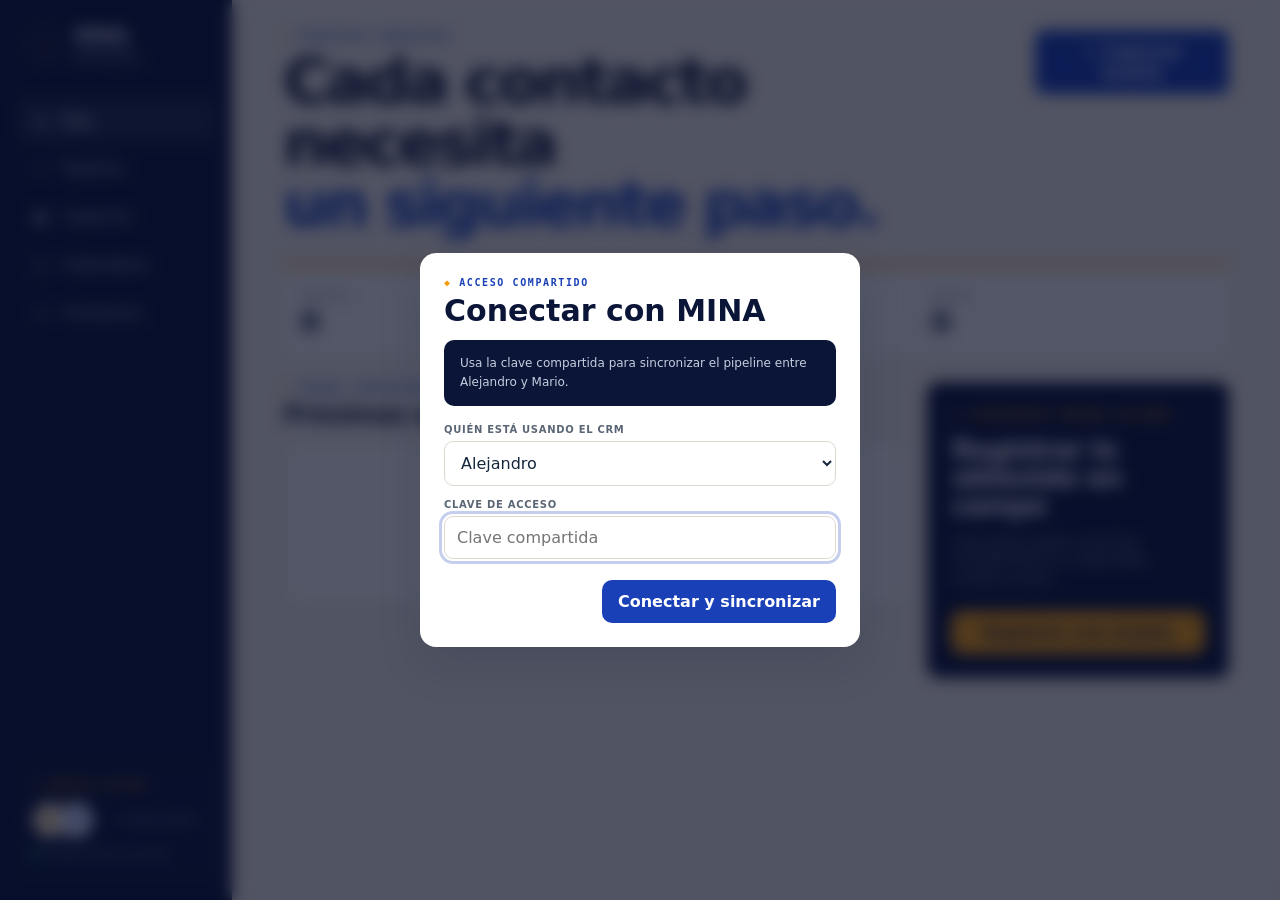
==== index.html @ c97eb87c "Publicar CRM compartido con Google Sheets" ====
<!doctype html>
<html lang="es">
<head>
  <meta charset="utf-8">
  <meta name="viewport" content="width=device-width, initial-scale=1, viewport-fit=cover">
  <meta name="theme-color" content="#0b1538">
  <meta name="apple-mobile-web-app-capable" content="yes">
  <meta name="apple-mobile-web-app-status-bar-style" content="black-translucent">
  <meta name="apple-mobile-web-app-title" content="MINA Operación">
  <title>MINA · Operación Patrimonial</title>
  <link rel="manifest" href="manifest.webmanifest">
  <link rel="icon" href="icon.svg" type="image/svg+xml">
  <link rel="stylesheet" href="styles.css">
</head>
<body>
  <div id="app" aria-live="polite"></div>

  <div id="prospectDialog" class="dialog-backdrop" hidden>
    <section class="dialog" role="dialog" aria-modal="true" aria-labelledby="dialogTitle">
      <header class="dialog__header">
        <div>
          <p class="eyebrow" id="dialogEyebrow">Nueva tarjeta</p>
          <h2 id="dialogTitle">Activar una relación</h2>
        </div>
        <button class="icon-button" data-close-dialog aria-label="Cerrar">×</button>
      </header>

      <form id="prospectForm">
        <button class="photo-capture" id="photoTrigger" type="button">
          <span id="photoPreview" class="photo-capture__preview">◎</span>
          <span><strong>Fotografiar la tarjeta</strong><small>Usa la cámara trasera del teléfono</small></span>
        </button>
        <input id="photoInput" type="file" accept="image/*" capture="environment" hidden>

        <div class="form-grid">
          <label class="field"><span>Nombre</span><input id="nameInput" autocomplete="name" required placeholder="Dra. / Dr."></label>
          <label class="field"><span>Especialidad</span><input id="specialtyInput" required placeholder="Ej. Cardiología"></label>
          <label class="field"><span>Clínica u organización</span><input id="organizationInput" placeholder="Opcional"></label>
          <label class="field"><span>Etapa actual</span><select id="stageInput"><option>Por investigar</option><option>Por contactar</option><option>Contactado</option><option>Respondió</option><option>Reunión</option><option>Oportunidad</option><option>Pausado</option></select></label>
          <label class="field"><span>Cómo obtuvimos la tarjeta</span><select id="sourceInput"><option>Entregada por secretaria</option><option>Entregada por el doctor</option><option>Tomada del mostrador</option><option>Referencia</option><option>Otro</option></select></label>
          <label class="field"><span>Responsable</span><select id="ownerInput"><option>Alejandro</option><option>Mario</option><option>Ambos</option></select></label>
          <label class="field"><span>Teléfono</span><input id="phoneInput" type="tel" autocomplete="tel" inputmode="tel" placeholder="Opcional"></label>
          <label class="field"><span>Correo</span><input id="emailInput" type="email" autocomplete="email" inputmode="email" placeholder="Opcional"></label>
          <label class="field"><span>Piso o ubicación</span><input id="locationInput" placeholder="Ej. Piso 8 · Consultorio 804"></label>
          <label class="field"><span>Siguiente acción</span><input id="nextActionInput" required value="Investigar y preparar acercamiento"></label>
          <label class="field"><span>Fecha de seguimiento</span><input id="dueDateInput" type="date" required></label>
          <label class="field"><span>Cita confirmada</span><input id="appointmentInput" type="datetime-local"></label>
          <label class="field field--full"><span>Contexto de campo</span><textarea id="contextInput" rows="3" placeholder="Quién entregó la tarjeta, qué conversaron y cualquier detalle útil…"></textarea></label>
        </div>

        <footer class="dialog__actions">
          <button class="button button--quiet" type="button" data-close-dialog>Cancelar</button>
          <button class="button button--primary" id="saveProspectButton" type="submit">Guardar y crear seguimiento</button>
        </footer>
      </form>
    </section>
  </div>

  <div id="moveDialog" class="dialog-backdrop" hidden>
    <section class="dialog dialog--small" role="dialog" aria-modal="true" aria-labelledby="moveTitle">
      <header class="dialog__header"><div><p class="eyebrow">Cambiar etapa</p><h2 id="moveTitle">Mover prospecto</h2></div><button class="icon-button" data-close-move aria-label="Cerrar">×</button></header>
      <div id="moveOptions" class="move-options"></div>
    </section>
  </div>

  <div id="connectionDialog" class="dialog-backdrop" hidden>
    <section class="dialog dialog--small" role="dialog" aria-modal="true" aria-labelledby="connectionTitle">
      <header class="dialog__header">
        <div><p class="eyebrow">Acceso compartido</p><h2 id="connectionTitle">Conectar con MINA</h2></div>
      </header>
      <form id="connectionForm">
        <div class="connection-copy">
          <p>Usa la clave compartida para sincronizar el pipeline entre Alejandro y Mario.</p>
        </div>
        <div class="form-grid form-grid--single">
          <label class="field"><span>Quién está usando el CRM</span><select id="actorInput"><option>Alejandro</option><option>Mario</option></select></label>
          <label class="field"><span>Clave de acceso</span><input id="apiKeyInput" type="password" autocomplete="current-password" required placeholder="Clave compartida"></label>
        </div>
        <p class="connection-error" id="connectionError" hidden></p>
        <footer class="dialog__actions"><button class="button button--primary" type="submit">Conectar y sincronizar</button></footer>
      </form>
    </section>
  </div>

  <div id="toast" class="toast" role="status" hidden></div>

  <script src="src/config.js"></script>
  <script type="module" src="src/app.js"></script>
</body>
</html>
---- styles.css ----
:root {
  --navy: #0b1538;
  --navy-2: #111d49;
  --ivory: #efebe2;
  --paper: #fff;
  --amber: #f59e0b;
  --cobalt: #1a40b8;
  --ink: #15263b;
  --muted: #5b6675;
  --line: #ddd8cf;
  --soft: #e7e2d9;
  --danger: #b54432;
  --shadow: 0 18px 46px rgba(11, 21, 56, .12);
  --safe-bottom: env(safe-area-inset-bottom, 0px);
  --font: Manrope, ui-sans-serif, system-ui, -apple-system, BlinkMacSystemFont, "Segoe UI", sans-serif;
  --mono: "SFMono-Regular", Consolas, monospace;
}

* { box-sizing: border-box; }
html { min-height: 100%; background: var(--ivory); }
body { min-height: 100%; margin: 0; color: var(--ink); background: var(--ivory); font-family: var(--font); }
button, input, select, textarea { font: inherit; }
button { color: inherit; }
button:focus-visible, input:focus-visible, select:focus-visible, textarea:focus-visible { outline: 3px solid rgba(26, 64, 184, .25); outline-offset: 2px; }
[hidden] { display: none !important; }
.eyebrow { margin: 0; color: var(--cobalt); font: 700 10px/1.4 var(--mono); letter-spacing: .16em; text-transform: uppercase; }
.eyebrow::before { content: "◆ "; color: var(--amber); }
.muted { color: var(--muted); }
.micro { font-size: 11px; }

.shell { min-height: 100vh; display: grid; grid-template-columns: 232px minmax(0, 1fr); }
.sidebar { position: sticky; top: 0; height: 100vh; display: flex; flex-direction: column; padding: 24px 18px; color: white; background: var(--navy); }
.brand { display: flex; align-items: center; gap: 11px; margin: 0 8px 34px; }
.brand__mark { display: grid; width: 38px; height: 38px; place-items: center; color: var(--amber); border: 1px solid rgba(255,255,255,.4); border-radius: 50%; font-weight: 900; }
.brand strong { display: block; font-size: 18px; font-weight: 900; }
.brand small { display: block; color: #aeb6ca; font-size: 9px; letter-spacing: .1em; text-transform: uppercase; }
.nav { display: grid; gap: 5px; }
.nav button { display: flex; align-items: center; gap: 12px; width: 100%; padding: 12px 13px; color: #bbc3d6; border: 0; border-radius: 9px; background: transparent; text-align: left; cursor: pointer; }
.nav button:hover, .nav button.active { color: white; background: rgba(255,255,255,.09); }
.nav__icon { width: 19px; font-size: 16px; text-align: center; }
.team-card { margin-top: auto; padding: 14px; border: 1px solid rgba(255,255,255,.12); border-radius: 11px; }
.avatars { display: flex; align-items: center; }
.avatar { display: grid; width: 34px; height: 34px; place-items: center; border-radius: 50%; background: #fff1d2; color: #865500; font-size: 11px; font-weight: 900; }
.avatar.mario { color: var(--cobalt); background: #edf1ff; }
.avatars .avatar + .avatar { margin-left: -8px; border: 3px solid white; }

.page { min-width: 0; padding-bottom: 32px; }
.page-header { display: flex; justify-content: space-between; align-items: flex-start; gap: 24px; padding: 30px clamp(22px, 4vw, 58px) 20px; }
.page-header h1 { max-width: 760px; margin: 7px 0 0; color: var(--navy); font-size: clamp(38px, 5vw, 63px); line-height: .98; letter-spacing: -.055em; }
.page-header h1 span { color: var(--cobalt); }
.header-actions { display: flex; gap: 9px; align-items: center; }
.button { border: 0; border-radius: 10px; cursor: pointer; font-weight: 800; }
.button--primary { padding: 12px 16px; color: white; background: var(--cobalt); }
.button--amber { padding: 12px 16px; color: var(--navy); background: var(--amber); }
.button--quiet { padding: 11px 14px; background: var(--soft); }
.icon-button { display: grid; width: 42px; height: 42px; place-items: center; border: 0; border-radius: 50%; background: var(--soft); cursor: pointer; font-size: 20px; }

.stats { display: grid; grid-template-columns: repeat(3, 1fr); gap: 1px; margin: 8px clamp(22px, 4vw, 58px) 26px; background: var(--line); border-top: 3px solid var(--amber); }
.stat { padding: 17px; background: rgba(255,255,255,.72); }
.stat span { color: var(--muted); font-size: 11px; }
.stat strong { display: block; margin-top: 3px; color: var(--navy); font-size: 28px; }
.content-grid { display: grid; grid-template-columns: minmax(0, 1.45fr) minmax(280px, .7fr); gap: 20px; padding: 0 clamp(22px, 4vw, 58px); }
.section-head { display: flex; justify-content: space-between; align-items: end; gap: 12px; margin-bottom: 12px; }
.section-head h2 { margin: 4px 0 0; color: var(--navy); font-size: 25px; letter-spacing: -.035em; }
.empty { padding: 32px; border: 1px dashed #bfb8ad; border-radius: 12px; background: rgba(255,255,255,.5); text-align: center; }
.empty strong { display: block; margin-bottom: 7px; color: var(--navy); font-size: 18px; }

.task-list { display: grid; gap: 10px; }
.task { display: grid; grid-template-columns: 44px minmax(0, 1fr) auto; gap: 13px; align-items: center; padding: 14px; background: white; border: 1px solid var(--line); border-radius: 12px; }
.task.overdue { border-left: 3px solid var(--amber); }
.task__number { display: grid; width: 42px; height: 42px; place-items: center; color: var(--navy); background: var(--amber); border-radius: 8px; font: 900 11px var(--mono); }
.task h3 { margin: 0 0 3px; color: var(--navy); font-size: 14px; }
.task p { margin: 0; color: var(--muted); font-size: 11px; }
.task__complete { width: 36px; height: 36px; border: 1px solid var(--line); border-radius: 50%; background: white; cursor: pointer; }
.task__complete.done { color: white; border-color: var(--cobalt); background: var(--cobalt); }
.focus-panel { padding: 24px; color: white; background: var(--navy); border-radius: 12px; }
.focus-panel h3 { margin: 11px 0 8px; font-size: 27px; line-height: 1.05; letter-spacing: -.04em; }
.focus-panel p { color: #b8c0d3; font-size: 12px; line-height: 1.55; }
.focus-panel .button { width: 100%; margin-top: 10px; }

.pipeline-hero { display: grid; grid-template-columns: 1.4fr repeat(3, minmax(110px, .5fr)); color: white; background: var(--navy); }
.pipeline-hero > div { min-height: 115px; padding: 22px 24px; border-right: 1px solid rgba(255,255,255,.12); }
.pipeline-hero h1 { max-width: 660px; margin: 6px 0 0; font-size: clamp(28px, 4vw, 45px); line-height: 1; letter-spacing: -.05em; }
.pipeline-hero h1 span { color: var(--amber); }
.pipeline-hero strong { display: block; margin-top: 14px; font-size: 28px; }
.board-wrap { overflow-x: auto; padding: 24px; }
.board { display: grid; grid-template-columns: repeat(7, minmax(245px, 1fr)); gap: 12px; min-width: 1810px; }
.pipeline-column { min-height: 560px; padding: 10px; background: rgba(255,255,255,.56); border: 1px solid var(--line); border-radius: 13px; transition: background .15s, border-color .15s; }
.pipeline-column.drop-target { background: #fff4dc; border-color: var(--amber); }
.pipeline-column__head { display: flex; justify-content: space-between; align-items: center; padding: 6px 5px 13px; }
.pipeline-column__head h2 { margin: 0; color: var(--navy); font-size: 16px; }
.stage-count { min-width: 31px; padding: 8px; color: white; background: var(--navy); border-radius: 8px; font: 800 10px var(--mono); text-align: center; }
.lead-card { position: relative; z-index: 1; margin-bottom: 9px; padding: 14px; background: white; border: 1px solid var(--line); border-radius: 11px; box-shadow: 0 5px 14px rgba(11,21,56,.04); cursor: grab; touch-action: pan-y; transition: opacity .15s, transform .15s, box-shadow .15s; }
.lead-card:active { cursor: grabbing; }
.lead-card.dragging { z-index: 20; opacity: .78; box-shadow: 0 22px 44px rgba(11,21,56,.25); pointer-events: none; }
.lead-card.swiping { box-shadow: 0 16px 34px rgba(11,21,56,.18); transition: none; }
.lead-card.stale { border-left: 3px solid var(--amber); }
.lead-card h3 { margin: 10px 0 4px; color: var(--navy); font-size: 14px; }
.lead-card p { margin: 0; color: var(--muted); font-size: 11px; line-height: 1.45; }
.pill { display: inline-flex; align-items: center; padding: 5px 9px; border-radius: 999px; background: var(--soft); font-size: 10px; font-weight: 800; }
.pill.amber { color: #875400; background: #fff1cf; }
.next-action { margin-top: 12px; padding-top: 10px; border-top: 1px solid var(--line); font-size: 11px; }
.next-action b { display: block; margin-bottom: 3px; color: var(--cobalt); font-size: 9px; letter-spacing: .07em; text-transform: uppercase; }
.lead-meta { display: flex; justify-content: space-between; align-items: center; margin-top: 13px; }
.drag-hint { position: absolute; right: 11px; top: 11px; color: #8b95a3; font-size: 16px; letter-spacing: -3px; }
.edit-lead { position: absolute; right: 11px; bottom: 11px; padding: 5px 8px; color: var(--cobalt); border: 0; border-radius: 7px; background: #edf1ff; cursor: pointer; font-size: 9px; font-weight: 800; }

.mobile-pipeline { display: none; }
.stage-tabs { display: flex; gap: 7px; overflow-x: auto; padding: 0 18px 12px; scrollbar-width: none; }
.stage-tabs::-webkit-scrollbar { display: none; }
.stage-tab { flex: 0 0 auto; padding: 9px 12px; border: 1px solid var(--line); border-radius: 999px; background: white; cursor: pointer; font-size: 11px; font-weight: 800; }
.stage-tab.active { color: white; border-color: var(--navy); background: var(--navy); }
.mobile-stage { padding: 4px 18px 110px; }
.mobile-stage__head { display: flex; justify-content: space-between; align-items: center; margin: 8px 0 12px; }
.mobile-stage__head h2 { margin: 0; color: var(--navy); font-size: 25px; }
.mobile-lead-actions { display: grid; grid-template-columns: 1fr 1fr; gap: 7px; margin-top: 13px; }
.mobile-lead-actions button { padding: 10px; border: 1px solid var(--line); border-radius: 8px; background: white; font-size: 11px; font-weight: 800; }
.swipe-instruction { margin: 0 18px 14px; padding: 9px 11px; color: var(--muted); background: rgba(255,255,255,.55); border-radius: 8px; font-size: 10px; text-align: center; }

.capture-layout { min-height: 100vh; display: grid; grid-template-columns: minmax(320px, .8fr) minmax(0, 1.2fr); color: white; background: var(--navy); }
.capture-main { display: flex; flex-direction: column; padding: clamp(28px, 5vw, 60px); }
.capture-main h1 { max-width: 500px; margin: 14px 0 15px; font-size: clamp(45px, 6vw, 74px); line-height: .95; letter-spacing: -.06em; }
.capture-main h1 span { color: var(--amber); }
.capture-main > p:not(.eyebrow) { max-width: 470px; color: #b9c1d4; line-height: 1.55; }
.camera-panel { position: relative; display: grid; min-height: 240px; margin: 28px 0 16px; place-items: center; border: 1px solid rgba(255,255,255,.24); border-radius: 14px; background: radial-gradient(circle at 65% 20%, #223774, #111d49 55%, #091231); cursor: pointer; }
.camera-panel::before, .camera-panel::after { content: ""; position: absolute; width: 44px; height: 44px; border-color: var(--amber); }
.camera-panel::before { top: 18px; left: 18px; border-top: 2px solid; border-left: 2px solid; }
.camera-panel::after { right: 18px; bottom: 18px; border-right: 2px solid; border-bottom: 2px solid; }
.camera-card { width: 190px; padding: 24px; color: var(--navy); background: white; border-radius: 8px; box-shadow: 0 20px 40px rgba(0,0,0,.35); transform: rotate(-4deg); text-align: center; }
.camera-card strong { display: block; font-size: 18px; }
.capture-inbox { min-width: 0; padding: clamp(28px, 5vw, 60px); color: var(--ink); background: var(--ivory); }
.capture-inbox h2 { margin: 7px 0 22px; color: var(--navy); font-size: 32px; }
.recent-list { display: grid; gap: 10px; }
.recent-card { display: grid; grid-template-columns: 58px minmax(0, 1fr) auto; gap: 13px; align-items: center; padding: 13px; background: white; border: 1px solid var(--line); border-radius: 11px; }
.recent-photo { width: 58px; height: 58px; object-fit: cover; border-radius: 8px; background: var(--soft); }
.recent-placeholder { display: grid; place-items: center; color: var(--cobalt); font-weight: 900; }
.recent-card h3 { margin: 0 0 3px; color: var(--navy); font-size: 14px; }
.recent-card p { margin: 0; color: var(--muted); font-size: 10px; }

.directory { padding: 0 clamp(22px, 4vw, 58px); }
.search { width: min(100%, 520px); padding: 12px 14px; border: 1px solid var(--line); border-radius: 10px; background: white; }
.directory-list { display: grid; gap: 9px; margin-top: 18px; }
.directory-row { display: grid; grid-template-columns: minmax(0, 1fr) auto auto; gap: 16px; align-items: center; padding: 14px 16px; background: white; border: 1px solid var(--line); border-radius: 10px; }
.directory-row h3 { margin: 0 0 3px; color: var(--navy); font-size: 14px; }
.directory-row p { margin: 0; color: var(--muted); font-size: 11px; }
.delete-button { display: grid; width: 30px; height: 30px; place-items: center; color: var(--danger); border: 1px solid var(--line); border-radius: 50%; background: white; cursor: pointer; font-size: 16px; }

.calendar-grid { display: grid; grid-template-columns: repeat(7, 1fr); gap: 9px; padding: 0 clamp(22px, 4vw, 58px); overflow-x: auto; }
.calendar-day { min-width: 180px; min-height: 420px; padding: 13px; background: rgba(255,255,255,.52); border: 1px solid var(--line); border-radius: 11px; }
.calendar-day h3 { margin: 0 0 12px; color: var(--navy); font-size: 13px; }
.calendar-item { margin-bottom: 8px; padding: 10px; background: white; border-left: 3px solid var(--cobalt); border-radius: 7px; font-size: 10px; }
.calendar-item strong { display: block; margin-bottom: 3px; font-size: 11px; }

.mobile-nav { display: none; }
.fab { display: none; }

.dialog-backdrop { position: fixed; z-index: 100; inset: 0; display: grid; place-items: center; padding: 18px; background: rgba(6, 13, 37, .68); backdrop-filter: blur(8px); }
.dialog { width: min(100%, 720px); max-height: 92vh; overflow: auto; background: var(--paper); border-radius: 16px; box-shadow: var(--shadow); }
.dialog--small { width: min(100%, 440px); }
.dialog__header { display: flex; justify-content: space-between; align-items: flex-start; padding: 23px 24px 14px; }
.dialog__header h2 { margin: 6px 0 0; color: var(--navy); font-size: 30px; line-height: 1; }
.photo-capture { display: grid; grid-template-columns: 78px 1fr; gap: 15px; align-items: center; width: calc(100% - 48px); margin: 0 24px; padding: 13px; border: 1px dashed #a9a397; border-radius: 11px; background: #f5f1e9; text-align: left; cursor: pointer; }
.photo-capture__preview { display: grid; width: 78px; height: 60px; overflow: hidden; place-items: center; color: var(--cobalt); background: white; border-radius: 7px; font-size: 24px; }
.photo-capture__preview img { width: 100%; height: 100%; object-fit: cover; }
.photo-capture strong, .photo-capture small { display: block; }
.photo-capture small { margin-top: 3px; color: var(--muted); font-size: 10px; }
.form-grid { display: grid; grid-template-columns: 1fr 1fr; gap: 13px; padding: 18px 24px 4px; }
.form-grid--single { grid-template-columns: 1fr; }
.field { display: grid; gap: 6px; }
.field--full { grid-column: 1 / -1; }
.field > span { color: var(--muted); font-size: 10px; font-weight: 800; letter-spacing: .07em; text-transform: uppercase; }
.field input, .field select, .field textarea { width: 100%; padding: 11px 12px; color: var(--ink); border: 1px solid var(--line); border-radius: 9px; background: white; }
.dialog__actions { display: flex; justify-content: flex-end; gap: 9px; padding: 17px 24px 24px; }
.move-options { display: grid; gap: 7px; padding: 4px 24px 24px; }
.move-options button { display: flex; justify-content: space-between; padding: 13px; border: 1px solid var(--line); border-radius: 9px; background: white; cursor: pointer; font-weight: 800; text-align: left; }
.move-options button.active { color: var(--cobalt); border-color: var(--cobalt); background: #edf1ff; }
.connection-copy { margin: 0 24px; padding: 14px 16px; color: #c6cede; background: var(--navy); border-radius: 10px; }
.connection-copy p { margin: 0; font-size: 12px; line-height: 1.55; }
.connection-error { margin: 12px 24px 0; padding: 10px 12px; color: #8a2418; background: #fde8e5; border-radius: 8px; font-size: 11px; }
.sync-status { display: inline-flex; align-items: center; gap: 6px; margin-top: 12px; color: #aeb6ca; font-size: 9px; }
.sync-status::before { content: ""; width: 7px; height: 7px; border-radius: 50%; background: #38b26f; box-shadow: 0 0 0 3px rgba(56,178,111,.16); }
.toast { position: fixed; z-index: 130; right: 20px; bottom: 20px; max-width: 370px; padding: 13px 16px; color: white; background: #111b2b; border-radius: 10px; box-shadow: var(--shadow); font-size: 12px; }

@media (max-width: 900px) {
  .shell { grid-template-columns: 1fr; }
  .sidebar { display: none; }
  .content-grid { grid-template-columns: 1fr; }
  .capture-layout { grid-template-columns: 1fr; }
  .capture-main { min-height: 100svh; }
  .pipeline-hero { grid-template-columns: 1fr repeat(3, 1fr); }
  .pipeline-hero > div:first-child { grid-column: 1 / -1; }
}

@media (max-width: 700px) {
  body { padding-bottom: calc(72px + var(--safe-bottom)); }
  .page { padding-bottom: 90px; }
  .page-header { padding: 22px 18px 15px; }
  .page-header h1 { font-size: 40px; }
  .header-actions .button--quiet { display: none; }
  .stats { margin: 4px 18px 21px; }
  .stat { padding: 11px 9px; }
  .stat strong { font-size: 22px; }
  .content-grid { padding: 0 18px; }
  .board-wrap { display: none; }
  .mobile-pipeline { display: block; }
  .pipeline-hero { grid-template-columns: repeat(3, 1fr); }
  .pipeline-hero > div { min-height: 84px; padding: 13px 12px; }
  .pipeline-hero > div:first-child { display: none; }
  .pipeline-hero strong { margin-top: 7px; font-size: 22px; }
  .tower-head { display: none; }
  .lead-card { cursor: default; }
  .capture-main { min-height: calc(100svh - 72px); padding: 30px 18px; }
  .capture-main h1 { font-size: 49px; }
  .capture-inbox { padding: 30px 18px 110px; }
  .camera-panel { min-height: 220px; }
  .directory { padding: 0 18px 100px; }
  .directory-row { grid-template-columns: 1fr auto; }
  .directory-row .pill { display: none; }
  .calendar-grid { padding: 0 18px 110px; }
  .mobile-nav { position: fixed; z-index: 70; right: 0; bottom: 0; left: 0; display: grid; grid-template-columns: repeat(5, 1fr); padding: 7px 8px calc(7px + var(--safe-bottom)); background: rgba(11,21,56,.97); backdrop-filter: blur(12px); }
  .mobile-nav button { display: grid; gap: 3px; place-items: center; padding: 6px 3px; color: #aeb7cc; border: 0; background: transparent; font-size: 9px; cursor: pointer; }
  .mobile-nav button span { font-size: 18px; }
  .mobile-nav button.active { color: white; }
  .mobile-nav button.capture { transform: translateY(-13px); }
  .mobile-nav button.capture span { display: grid; width: 48px; height: 48px; place-items: center; color: var(--navy); background: var(--amber); border-radius: 50%; box-shadow: 0 8px 20px rgba(0,0,0,.3); }
  .toast { right: 14px; bottom: calc(84px + var(--safe-bottom)); left: 14px; max-width: none; }
  .dialog-backdrop { padding: 0; align-items: end; }
  .dialog { width: 100%; max-height: 94svh; border-radius: 18px 18px 0 0; }
  .form-grid { grid-template-columns: 1fr; }
  .field--full { grid-column: auto; }
  .dialog__actions { flex-direction: column-reverse; }
  .dialog__actions .button { width: 100%; padding: 13px; }
}

@media (prefers-reduced-motion: reduce) {
  *, *::before, *::after { scroll-behavior: auto !important; transition: none !important; animation: none !important; }
}
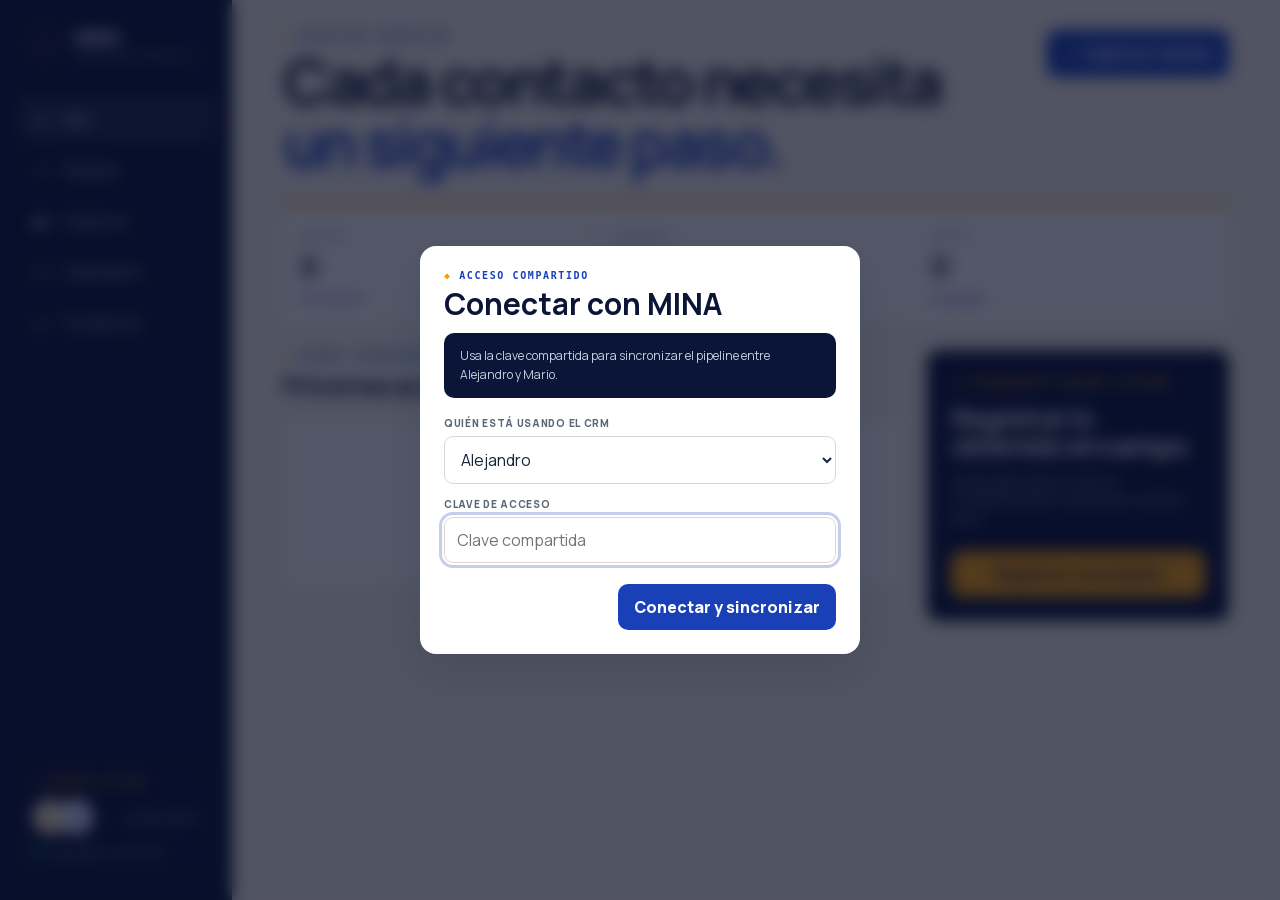
==== commit 432e284c: "Fix de raíz: caché offline, auto-hospedar Manrope y contador "Por activar" consistente - refresh() u" ====
--- a/index.html
+++ b/index.html
@@ -10,6 +10,7 @@
   <title>MINA · Operación Patrimonial</title>
   <link rel="manifest" href="manifest.webmanifest">
   <link rel="icon" href="icon.svg" type="image/svg+xml">
+  <link rel="preload" href="fonts/manrope-latin.woff2" as="font" type="font/woff2" crossorigin>
   <link rel="stylesheet" href="styles.css">
 </head>
 <body>
--- a/styles.css
+++ b/styles.css
@@ -1,3 +1,15 @@
+/* Manrope auto-hospedado (subconjunto latino, eje variable 400–800).
+   Antes se declaraba Manrope sin cargarla: en equipos sin la fuente
+   instalada (p. ej. el iPhone de Mario) caía al sistema. Ahora se sirve
+   desde el repo y funciona offline con el service worker. */
+@font-face {
+  font-family: 'Manrope';
+  font-style: normal;
+  font-weight: 400 800;
+  font-display: swap;
+  src: url('fonts/manrope-latin.woff2') format('woff2');
+}
+
 :root {
   --navy: #0b1538;
   --navy-2: #111d49;
@@ -56,9 +68,11 @@
 .icon-button { display: grid; width: 42px; height: 42px; place-items: center; border: 0; border-radius: 50%; background: var(--soft); cursor: pointer; font-size: 20px; }
 
 .stats { display: grid; grid-template-columns: repeat(3, 1fr); gap: 1px; margin: 8px clamp(22px, 4vw, 58px) 26px; background: var(--line); border-top: 3px solid var(--amber); }
-.stat { padding: 17px; background: rgba(255,255,255,.72); }
+.stat { padding: 17px; border: 0; background: rgba(255,255,255,.72); cursor: pointer; text-align: left; }
+.stat:hover { background: white; }
 .stat span { color: var(--muted); font-size: 11px; }
 .stat strong { display: block; margin-top: 3px; color: var(--navy); font-size: 28px; }
+.stat small { color: var(--cobalt); font-size: 9px; font-weight: 800; }
 .content-grid { display: grid; grid-template-columns: minmax(0, 1.45fr) minmax(280px, .7fr); gap: 20px; padding: 0 clamp(22px, 4vw, 58px); }
 .section-head { display: flex; justify-content: space-between; align-items: end; gap: 12px; margin-bottom: 12px; }
 .section-head h2 { margin: 4px 0 0; color: var(--navy); font-size: 25px; letter-spacing: -.035em; }
@@ -79,10 +93,21 @@
 .focus-panel .button { width: 100%; margin-top: 10px; }
 
 .pipeline-hero { display: grid; grid-template-columns: 1.4fr repeat(3, minmax(110px, .5fr)); color: white; background: var(--navy); }
-.pipeline-hero > div { min-height: 115px; padding: 22px 24px; border-right: 1px solid rgba(255,255,255,.12); }
+.pipeline-hero > * { min-height: 115px; padding: 22px 24px; border-right: 1px solid rgba(255,255,255,.12); }
 .pipeline-hero h1 { max-width: 660px; margin: 6px 0 0; font-size: clamp(28px, 4vw, 45px); line-height: 1; letter-spacing: -.05em; }
 .pipeline-hero h1 span { color: var(--amber); }
 .pipeline-hero strong { display: block; margin-top: 14px; font-size: 28px; }
+.pipeline-metric { position: relative; color: white; border: 0; background: transparent; cursor: pointer; text-align: left; }
+.pipeline-metric:hover { background: rgba(255,255,255,.06); }
+.pipeline-metric.active { background: var(--cobalt); }
+.pipeline-metric.active::after { content: ""; position: absolute; right: 18px; bottom: 0; left: 18px; height: 3px; background: var(--amber); }
+.pipeline-metric small { display: block; margin-top: 3px; color: #aeb7ce; font-size: 9px; }
+.pipeline-metric.active small { color: white; }
+.filter-explainer { display: flex; justify-content: space-between; align-items: center; gap: 18px; margin: 18px 24px 0; padding: 14px 16px; background: white; border: 1px solid var(--line); border-radius: 11px; }
+.filter-explainer > div { display: flex; align-items: center; gap: 13px; }
+.filter-explainer__count { display: grid; flex: 0 0 auto; width: 42px; height: 42px; place-items: center; color: white; background: var(--cobalt); border-radius: 50%; font: 900 12px var(--mono); }
+.filter-explainer strong { color: var(--navy); font-size: 13px; }
+.filter-explainer p { margin: 3px 0 0; color: var(--muted); font-size: 11px; line-height: 1.45; }
 .board-wrap { overflow-x: auto; padding: 24px; }
 .board { display: grid; grid-template-columns: repeat(7, minmax(245px, 1fr)); gap: 12px; min-width: 1810px; }
 .pipeline-column { min-height: 560px; padding: 10px; background: rgba(255,255,255,.56); border: 1px solid var(--line); border-radius: 13px; transition: background .15s, border-color .15s; }
@@ -145,11 +170,49 @@
 .directory-row p { margin: 0; color: var(--muted); font-size: 11px; }
 .delete-button { display: grid; width: 30px; height: 30px; place-items: center; color: var(--danger); border: 1px solid var(--line); border-radius: 50%; background: white; cursor: pointer; font-size: 16px; }
 
-.calendar-grid { display: grid; grid-template-columns: repeat(7, 1fr); gap: 9px; padding: 0 clamp(22px, 4vw, 58px); overflow-x: auto; }
-.calendar-day { min-width: 180px; min-height: 420px; padding: 13px; background: rgba(255,255,255,.52); border: 1px solid var(--line); border-radius: 11px; }
-.calendar-day h3 { margin: 0 0 12px; color: var(--navy); font-size: 13px; }
-.calendar-item { margin-bottom: 8px; padding: 10px; background: white; border-left: 3px solid var(--cobalt); border-radius: 7px; font-size: 10px; }
-.calendar-item strong { display: block; margin-bottom: 3px; font-size: 11px; }
+.calendar-page { min-height: 100vh; background: #f8f9fb; }
+.calendar-toolbar { display: grid; grid-template-columns: minmax(220px, 1fr) auto minmax(220px, 1fr); gap: 18px; align-items: center; padding: 20px 26px; background: white; border-bottom: 1px solid #d9dde5; }
+.calendar-toolbar__identity h1 { margin: 4px 0 0; color: var(--navy); font-size: 26px; font-weight: 700; letter-spacing: -.035em; text-transform: capitalize; }
+.calendar-toolbar__nav, .calendar-toolbar__actions { display: flex; align-items: center; gap: 8px; }
+.calendar-toolbar__actions { justify-content: flex-end; }
+.calendar-nav-button { display: grid; width: 38px; height: 38px; place-items: center; color: #4b5565; border: 0; border-radius: 50%; background: transparent; cursor: pointer; font-size: 25px; }
+.calendar-nav-button:hover { background: #eef1f5; }
+.calendar-sync-note { display: flex; gap: 12px; align-items: center; margin: 18px 26px 0; padding: 12px 15px; background: #eef3ff; border: 1px solid #d5e0ff; border-radius: 10px; }
+.calendar-sync-note__icon { display: grid; flex: 0 0 auto; width: 34px; height: 34px; place-items: center; color: white; background: var(--cobalt); border-radius: 8px; font-weight: 900; }
+.calendar-sync-note strong { color: var(--navy); font-size: 12px; }
+.calendar-sync-note p { margin: 2px 0 0; color: var(--muted); font-size: 10px; }
+.month-calendar { margin: 18px 26px 0; overflow: hidden; background: white; border: 1px solid #d9dde5; border-radius: 12px; }
+.month-weekdays { display: grid; grid-template-columns: repeat(7, 1fr); border-bottom: 1px solid #d9dde5; }
+.month-weekdays span { padding: 10px 8px; color: #707785; border-right: 1px solid #e5e7eb; font: 700 9px var(--mono); text-align: center; }
+.month-weekdays span:last-child { border-right: 0; }
+.month-grid { display: grid; grid-template-columns: repeat(7, minmax(0, 1fr)); }
+.month-day { min-width: 0; min-height: 116px; padding: 7px; overflow: hidden; color: var(--ink); border: 0; border-right: 1px solid #e5e7eb; border-bottom: 1px solid #e5e7eb; background: white; cursor: pointer; text-align: left; }
+.month-day:nth-child(7n) { border-right: 0; }
+.month-day:nth-last-child(-n+7) { border-bottom: 0; }
+.month-day:hover { background: #f6f8fc; }
+.month-day.outside { background: #fafbfc; }
+.month-day.outside .month-day__number { color: #aeb3bd; }
+.month-day.selected { box-shadow: inset 0 0 0 2px var(--cobalt); }
+.month-day__number { display: grid; width: 25px; height: 25px; place-items: center; margin: 0 auto 5px; border-radius: 50%; color: #535b68; font-size: 11px; font-weight: 700; }
+.month-day.today .month-day__number { color: white; background: var(--cobalt); }
+.month-day__events { display: grid; gap: 3px; }
+.month-event { display: flex; gap: 4px; align-items: center; min-width: 0; padding: 4px 6px; overflow: hidden; color: #173b9f; background: #e9efff; border-left: 3px solid var(--cobalt); border-radius: 4px; font-size: 9px; font-weight: 700; text-overflow: ellipsis; white-space: nowrap; }
+.month-event.appointment { color: #7a4a00; background: #fff0ce; border-left-color: var(--amber); }
+.month-event b { flex: 0 0 auto; font-size: 8px; }
+.month-more { padding-left: 5px; color: var(--muted); font-size: 9px; font-weight: 800; }
+.day-agenda { margin: 18px 26px 40px; }
+.day-agenda > header { display: flex; justify-content: space-between; align-items: end; gap: 16px; margin-bottom: 10px; }
+.day-agenda h2 { margin: 4px 0 0; color: var(--navy); font-size: 22px; text-transform: capitalize; }
+.day-agenda__count { color: var(--muted); font-size: 11px; }
+.day-agenda__list { display: grid; gap: 9px; }
+.agenda-event { position: relative; display: grid; grid-template-columns: 5px minmax(0, 1fr) auto; gap: 14px; align-items: center; padding: 14px 15px; overflow: hidden; background: white; border: 1px solid #dfe2e8; border-radius: 10px; }
+.agenda-event__rail { align-self: stretch; background: var(--cobalt); border-radius: 999px; }
+.agenda-event__rail.appointment { background: var(--amber); }
+.agenda-event h3 { margin: 3px 0; color: var(--navy); font-size: 14px; }
+.agenda-event p { margin: 0; color: var(--muted); font-size: 10px; }
+.agenda-event__actions { display: flex; gap: 7px; }
+.agenda-event__actions .button { padding: 9px 11px; font-size: 10px; text-decoration: none; }
+.button--google { color: #174ea6; background: #e8f0fe; }
 
 .mobile-nav { display: none; }
 .fab { display: none; }
@@ -189,6 +252,8 @@
   .capture-main { min-height: 100svh; }
   .pipeline-hero { grid-template-columns: 1fr repeat(3, 1fr); }
   .pipeline-hero > div:first-child { grid-column: 1 / -1; }
+  .calendar-toolbar { grid-template-columns: 1fr auto; }
+  .calendar-toolbar__nav { grid-column: 1 / -1; grid-row: 2; justify-content: center; }
 }
 
 @media (max-width: 700px) {
@@ -204,9 +269,13 @@
   .board-wrap { display: none; }
   .mobile-pipeline { display: block; }
   .pipeline-hero { grid-template-columns: repeat(3, 1fr); }
-  .pipeline-hero > div { min-height: 84px; padding: 13px 12px; }
+  .pipeline-hero > * { min-height: 84px; padding: 13px 12px; }
   .pipeline-hero > div:first-child { display: none; }
   .pipeline-hero strong { margin-top: 7px; font-size: 22px; }
+  .pipeline-metric small { font-size: 8px; }
+  .filter-explainer { align-items: flex-start; margin: 12px 18px 0; }
+  .filter-explainer > div { align-items: flex-start; }
+  .filter-explainer .button { flex: 0 0 auto; padding: 8px 10px; font-size: 9px; }
   .tower-head { display: none; }
   .lead-card { cursor: default; }
   .capture-main { min-height: calc(100svh - 72px); padding: 30px 18px; }
@@ -216,7 +285,26 @@
   .directory { padding: 0 18px 100px; }
   .directory-row { grid-template-columns: 1fr auto; }
   .directory-row .pill { display: none; }
-  .calendar-grid { padding: 0 18px 110px; }
+  .calendar-toolbar { grid-template-columns: 1fr; gap: 12px; padding: 18px; }
+  .calendar-toolbar__identity h1 { font-size: 25px; }
+  .calendar-toolbar__nav { grid-column: auto; grid-row: auto; justify-content: flex-start; }
+  .calendar-toolbar__actions { justify-content: stretch; }
+  .calendar-toolbar__actions .button { flex: 1; padding: 10px 9px; font-size: 10px; }
+  .calendar-sync-note { align-items: flex-start; margin: 14px 18px 0; }
+  .calendar-sync-note p { line-height: 1.45; }
+  .month-calendar { margin: 14px 0 0; border-right: 0; border-left: 0; border-radius: 0; }
+  .month-weekdays span { padding: 8px 2px; font-size: 8px; }
+  .month-day { min-height: 72px; padding: 4px 2px; }
+  .month-day__number { width: 23px; height: 23px; margin-bottom: 3px; font-size: 10px; }
+  .month-day__events { justify-items: center; }
+  .month-event { width: 7px; height: 7px; padding: 0; border: 0; border-radius: 50%; background: var(--cobalt); font-size: 0; }
+  .month-event.appointment { background: var(--amber); }
+  .month-event:nth-child(n+4), .month-more { display: none; }
+  .day-agenda { margin: 18px 18px 110px; }
+  .day-agenda h2 { font-size: 19px; }
+  .agenda-event { grid-template-columns: 4px minmax(0, 1fr); }
+  .agenda-event__actions { grid-column: 2; display: grid; grid-template-columns: 1fr; }
+  .agenda-event__actions .button { text-align: center; }
   .mobile-nav { position: fixed; z-index: 70; right: 0; bottom: 0; left: 0; display: grid; grid-template-columns: repeat(5, 1fr); padding: 7px 8px calc(7px + var(--safe-bottom)); background: rgba(11,21,56,.97); backdrop-filter: blur(12px); }
   .mobile-nav button { display: grid; gap: 3px; place-items: center; padding: 6px 3px; color: #aeb7cc; border: 0; background: transparent; font-size: 9px; cursor: pointer; }
   .mobile-nav button span { font-size: 18px; }
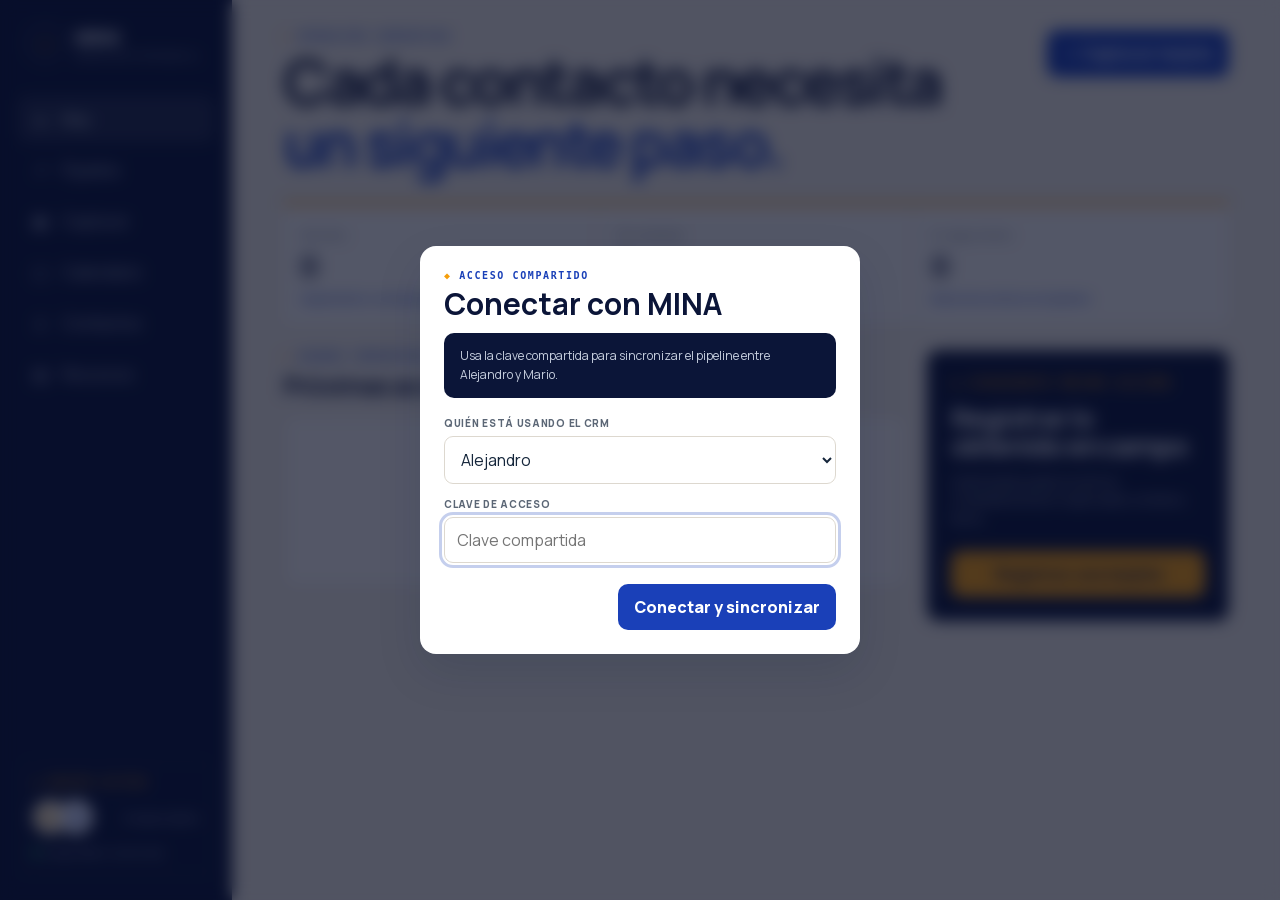
==== commit de3a542f: "Recursos digitales, ficha-resumen, menús reetiquetados y modo demo" ====
--- a/index.html
+++ b/index.html
@@ -64,6 +64,17 @@
     </section>
   </div>
 
+  <div id="summaryDialog" class="dialog-backdrop" hidden>
+    <section class="dialog" role="dialog" aria-modal="true" aria-labelledby="summaryName">
+      <header class="dialog__header">
+        <div><p class="eyebrow" id="summaryEyebrow">Ficha del prospecto</p><h2 id="summaryName">—</h2></div>
+        <button class="icon-button" data-close-summary aria-label="Cerrar">×</button>
+      </header>
+      <div id="summaryBody" class="summary-body"></div>
+      <footer class="dialog__actions" id="summaryActions"></footer>
+    </section>
+  </div>
+
   <div id="connectionDialog" class="dialog-backdrop" hidden>
     <section class="dialog dialog--small" role="dialog" aria-modal="true" aria-labelledby="connectionTitle">
       <header class="dialog__header">
--- a/styles.css
+++ b/styles.css
@@ -323,3 +323,34 @@
 @media (prefers-reduced-motion: reduce) {
   *, *::before, *::after { scroll-behavior: auto !important; transition: none !important; animation: none !important; }
 }
+
+/* Ficha rápida (resumen del prospecto al presionar una tarjeta) */
+.is-clickable { cursor: pointer; }
+.summary-body { padding: 2px 24px 4px; }
+.summary-hero { padding: 15px 18px; border-radius: 12px; background: var(--navy); color: #fff; }
+.summary-hero__label { display: block; margin-bottom: 6px; font-size: 11px; letter-spacing: .06em; text-transform: uppercase; color: rgba(255,255,255,.72); }
+.summary-hero.overdue .summary-hero__label { color: var(--amber); }
+.summary-hero strong { font-size: 19px; line-height: 1.25; }
+.summary-grid { display: grid; grid-template-columns: 1fr 1fr; gap: 0 22px; margin-top: 16px; border-top: 1px solid var(--line); }
+.summary-grid > div { padding: 11px 0; border-bottom: 1px solid var(--line); }
+.summary-grid dt { font-size: 11px; letter-spacing: .05em; text-transform: uppercase; color: var(--muted); }
+.summary-grid dd { margin: 5px 0 0; font-size: 14px; font-weight: 600; color: var(--navy); }
+.summary-grid dd .pill { font-weight: 800; }
+.summary-grid a { color: var(--navy); text-decoration: none; border-bottom: 1px solid var(--line); }
+.summary-context { margin-top: 15px; padding: 13px 16px; background: var(--ivory); border: 1px solid var(--line); border-radius: 10px; }
+.summary-context p { margin: 5px 0 0; color: var(--ink); line-height: 1.5; }
+
+/* Biblioteca de recursos */
+.resources { padding: 0 clamp(22px, 4vw, 58px) 40px; }
+.resource-group { margin-top: 26px; }
+.resource-group__title { margin: 0 0 14px; color: var(--navy); font-size: 15px; letter-spacing: -.01em; text-transform: uppercase; }
+.resource-grid { display: grid; grid-template-columns: repeat(auto-fill, minmax(280px, 1fr)); gap: 16px; }
+.resource-card { display: flex; flex-direction: column; padding: 20px; background: var(--paper); border: 1px solid var(--line); border-radius: 14px; box-shadow: var(--shadow); }
+.resource-card.is-soon { background: var(--ivory); box-shadow: none; border-style: dashed; }
+.resource-card__top { display: flex; justify-content: space-between; align-items: flex-start; gap: 10px; }
+.resource-card__top h3 { margin: 0; color: var(--navy); font-size: 17px; line-height: 1.2; }
+.resource-card p { margin: 9px 0 16px; color: var(--muted); font-size: 13.5px; line-height: 1.5; flex: 1; }
+.resource-card .button { align-self: flex-start; }
+.resource-tag { flex: none; padding: 4px 9px; border-radius: 999px; background: #e7f3ec; color: #1f7a4d; font-size: 10px; font-weight: 800; letter-spacing: .02em; }
+.resource-tag--soft { background: var(--soft); color: var(--muted); }
+.resource-card__soon { align-self: flex-start; padding: 8px 14px; border-radius: 10px; background: var(--soft); color: var(--muted); font-size: 12px; font-weight: 700; }
